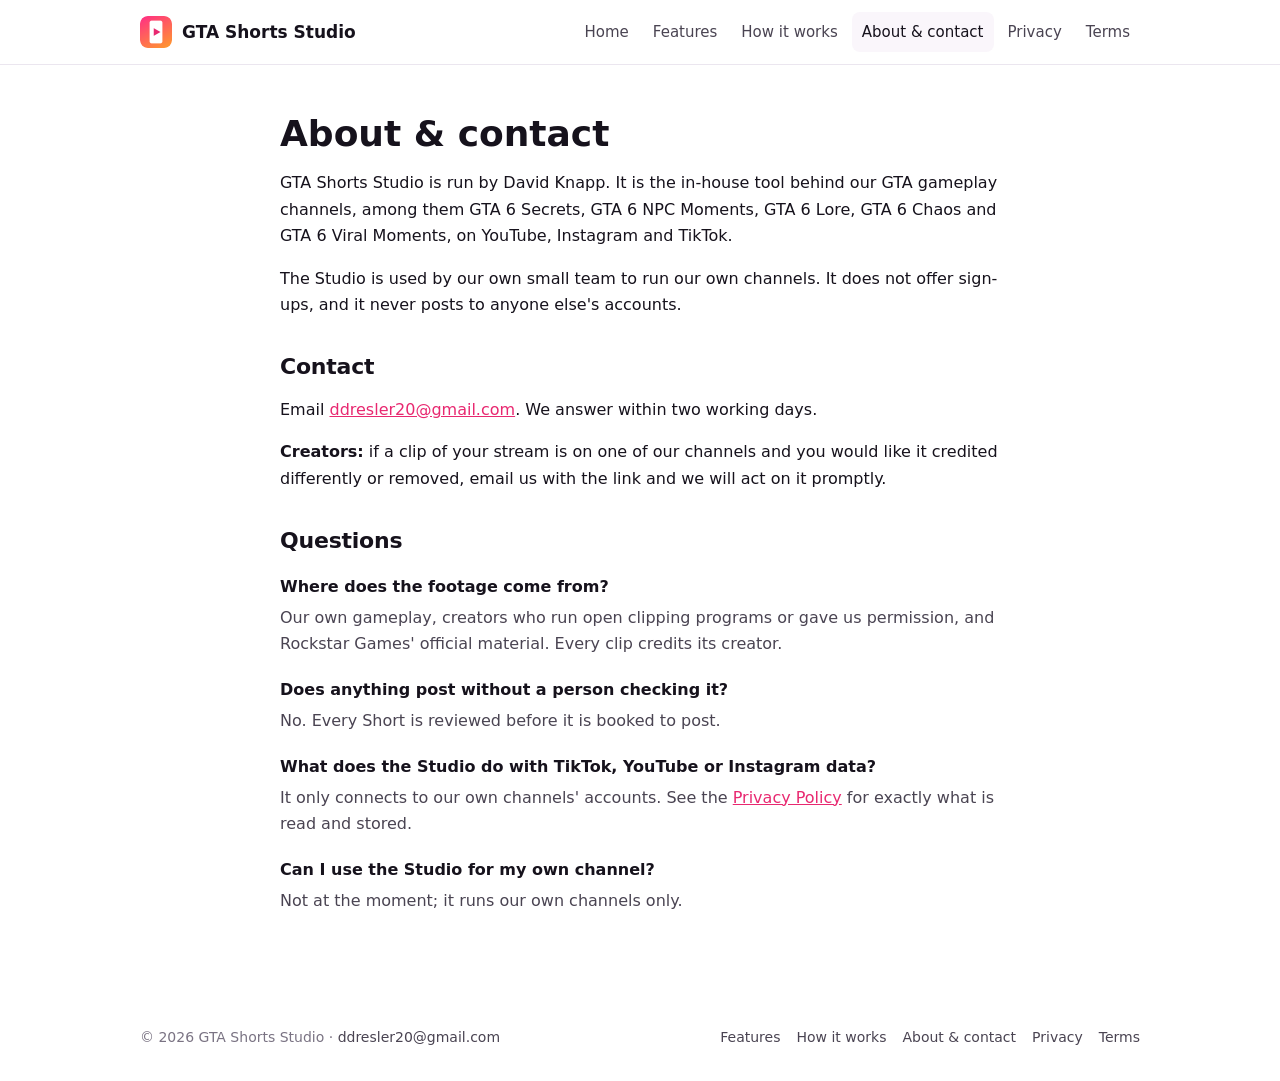
==== about.html @ 69d76c9b "A full website for GTA Shorts Studio: features, how it works, about and contact, updated privacy and" ====
<!doctype html>
<html lang="en"><head><meta charset="utf-8"><meta name="viewport" content="width=device-width,initial-scale=1">
<title>About & contact – GTA Shorts Studio</title>
<meta name="description" content="About GTA Shorts Studio, who runs it, frequently asked questions and how to get in touch.">
<link rel="icon" href="favicon.ico" sizes="any">
<link rel="icon" type="image/png" sizes="32x32" href="assets/favicon-32.png">
<link rel="apple-touch-icon" href="assets/apple-touch-icon.png">
<meta property="og:title" content="About & contact – GTA Shorts Studio"><meta property="og:description" content="About GTA Shorts Studio, who runs it, frequently asked questions and how to get in touch."><meta property="og:image" content="assets/icon-512.png">
<link rel="stylesheet" href="style.css">
</head><body>
<header class="site"><div class="wrap"><a class="brand" href="index.html"><img src="assets/icon-512.png" alt="">GTA Shorts Studio</a><nav class="main" aria-label="Main"><a href="index.html">Home</a><a href="features.html">Features</a><a href="how-it-works.html">How it works</a><a href="about.html" aria-current=page>About & contact</a><a href="privacy.html">Privacy</a><a href="terms.html">Terms</a></nav></div></header>
<main>

<div class="doc">
<h1>About &amp; contact</h1>
<p>GTA Shorts Studio is run by David Knapp. It is the in-house tool behind our GTA gameplay channels, among them GTA 6 Secrets, GTA 6 NPC Moments, GTA 6 Lore, GTA 6 Chaos and GTA 6 Viral Moments, on YouTube, Instagram and TikTok.</p>
<p>The Studio is used by our own small team to run our own channels. It does not offer sign-ups, and it never posts to anyone else's accounts.</p>
<h2>Contact</h2>
<p>Email <a href="mailto:ddresler20@gmail.com">ddresler20@gmail.com</a>. We answer within two working days.</p>
<p><strong>Creators:</strong> if a clip of your stream is on one of our channels and you would like it credited differently or removed, email us with the link and we will act on it promptly.</p>
<h2>Questions</h2>
<dl class="faq">
<dt>Where does the footage come from?</dt><dd>Our own gameplay, creators who run open clipping programs or gave us permission, and Rockstar Games' official material. Every clip credits its creator.</dd>
<dt>Does anything post without a person checking it?</dt><dd>No. Every Short is reviewed before it is booked to post.</dd>
<dt>What does the Studio do with TikTok, YouTube or Instagram data?</dt><dd>It only connects to our own channels' accounts. See the <a href="privacy.html">Privacy Policy</a> for exactly what is read and stored.</dd>
<dt>Can I use the Studio for my own channel?</dt><dd>Not at the moment; it runs our own channels only.</dd>
</dl>
</div>

</main>
<footer class="site"><div class="wrap"><span>© 2026 GTA Shorts Studio · <a href="mailto:ddresler20@gmail.com">ddresler20@gmail.com</a></span><nav aria-label="Footer"><a href="features.html">Features</a><a href="how-it-works.html">How it works</a><a href="about.html">About & contact</a><a href="privacy.html">Privacy</a><a href="terms.html">Terms</a></nav></div></footer>
</body></html>
---- style.css ----
:root{--ink:#16121c;--ink-2:#4a4452;--ink-3:#7a7383;--line:#ebe6ef;--bg:#fff;--soft:#faf6fb;--pink:#ff2e88;--amber:#ff9e2c;--accent:#e82870}
*{box-sizing:border-box}
html{-webkit-text-size-adjust:100%}
body{margin:0;font:16px/1.65 system-ui,-apple-system,"Segoe UI",Roboto,sans-serif;color:var(--ink);background:var(--bg)}
a{color:var(--accent)}
.wrap{max-width:1040px;margin:0 auto;padding:0 20px}
header.site{border-bottom:1px solid var(--line);background:#fff;position:sticky;top:0;z-index:5}
header.site .wrap{display:flex;align-items:center;gap:16px;min-height:64px;flex-wrap:wrap}
.brand{display:flex;align-items:center;gap:10px;font-weight:700;color:var(--ink);text-decoration:none;font-size:17px}
.brand img{width:32px;height:32px;border-radius:8px}
nav.main{margin-left:auto;display:flex;gap:4px;flex-wrap:wrap}
nav.main a{color:var(--ink-2);text-decoration:none;padding:8px 10px;border-radius:8px;font-size:15px}
nav.main a:hover,nav.main a[aria-current=page]{color:var(--ink);background:var(--soft)}
.hero{padding:72px 0 56px;background:linear-gradient(160deg,#fff 0%,#fff3f8 60%,#fff6ea 100%);border-bottom:1px solid var(--line)}
.hero .wrap{display:grid;grid-template-columns:1.3fr 1fr;gap:40px;align-items:center}
.hero h1{font-size:clamp(32px,5vw,48px);line-height:1.1;margin:0 0 16px;letter-spacing:-.02em}
.hero p.lead{font-size:19px;color:var(--ink-2);margin:0 0 24px}
.hero img.mark{width:100%;max-width:300px;justify-self:center;border-radius:22%;box-shadow:0 24px 60px -20px rgba(232,40,112,.45)}
.btn{display:inline-block;padding:12px 20px;border-radius:10px;background:linear-gradient(120deg,var(--pink),var(--amber));color:#fff;font-weight:600;text-decoration:none}
.btn.ghost{background:none;color:var(--ink);border:1px solid var(--line);margin-left:8px}
section.block{padding:56px 0;border-bottom:1px solid var(--line)}
section.block.alt{background:var(--soft)}
h2{font-size:28px;line-height:1.2;margin:0 0 12px;letter-spacing:-.01em}
h3{font-size:18px;margin:0 0 6px}
p.sub{color:var(--ink-2);margin:0 0 28px;max-width:680px}
.grid{display:grid;grid-template-columns:repeat(3,minmax(0,1fr));gap:16px}
.card{background:#fff;border:1px solid var(--line);border-radius:14px;padding:20px}
.card p{margin:0;color:var(--ink-2);font-size:15px}
.num{display:inline-grid;place-items:center;width:28px;height:28px;border-radius:50%;background:var(--accent);color:#fff;font-weight:700;font-size:14px;margin-bottom:10px}
ol.steps{list-style:none;padding:0;margin:0;display:grid;gap:16px}
ol.steps li{display:grid;grid-template-columns:40px 1fr;gap:12px;background:#fff;border:1px solid var(--line);border-radius:14px;padding:18px}
ol.steps li p{margin:0;color:var(--ink-2)}
.doc{max-width:760px;padding:48px 20px 64px;margin:0 auto}
.doc h1{font-size:36px;line-height:1.15;margin:0 0 8px}
.doc h2{font-size:22px;margin:36px 0 8px}
.doc .date{color:var(--ink-3);margin:0 0 24px}
code{background:#f3eef5;padding:1px 5px;border-radius:4px;font-size:.92em}
dl.faq dt{font-weight:600;margin-top:20px}
dl.faq dd{margin:4px 0 0;color:var(--ink-2)}
footer.site{padding:32px 0;color:var(--ink-3);font-size:14px}
footer.site .wrap{display:flex;gap:16px;flex-wrap:wrap;align-items:center}
footer.site nav{margin-left:auto;display:flex;gap:16px;flex-wrap:wrap}
footer.site a{color:var(--ink-2);text-decoration:none}
@media (max-width:760px){.hero .wrap{grid-template-columns:1fr}.hero img.mark{max-width:160px;order:-1;justify-self:start}.grid{grid-template-columns:1fr}nav.main{margin-left:0;width:100%}.btn.ghost{margin:8px 0 0}}
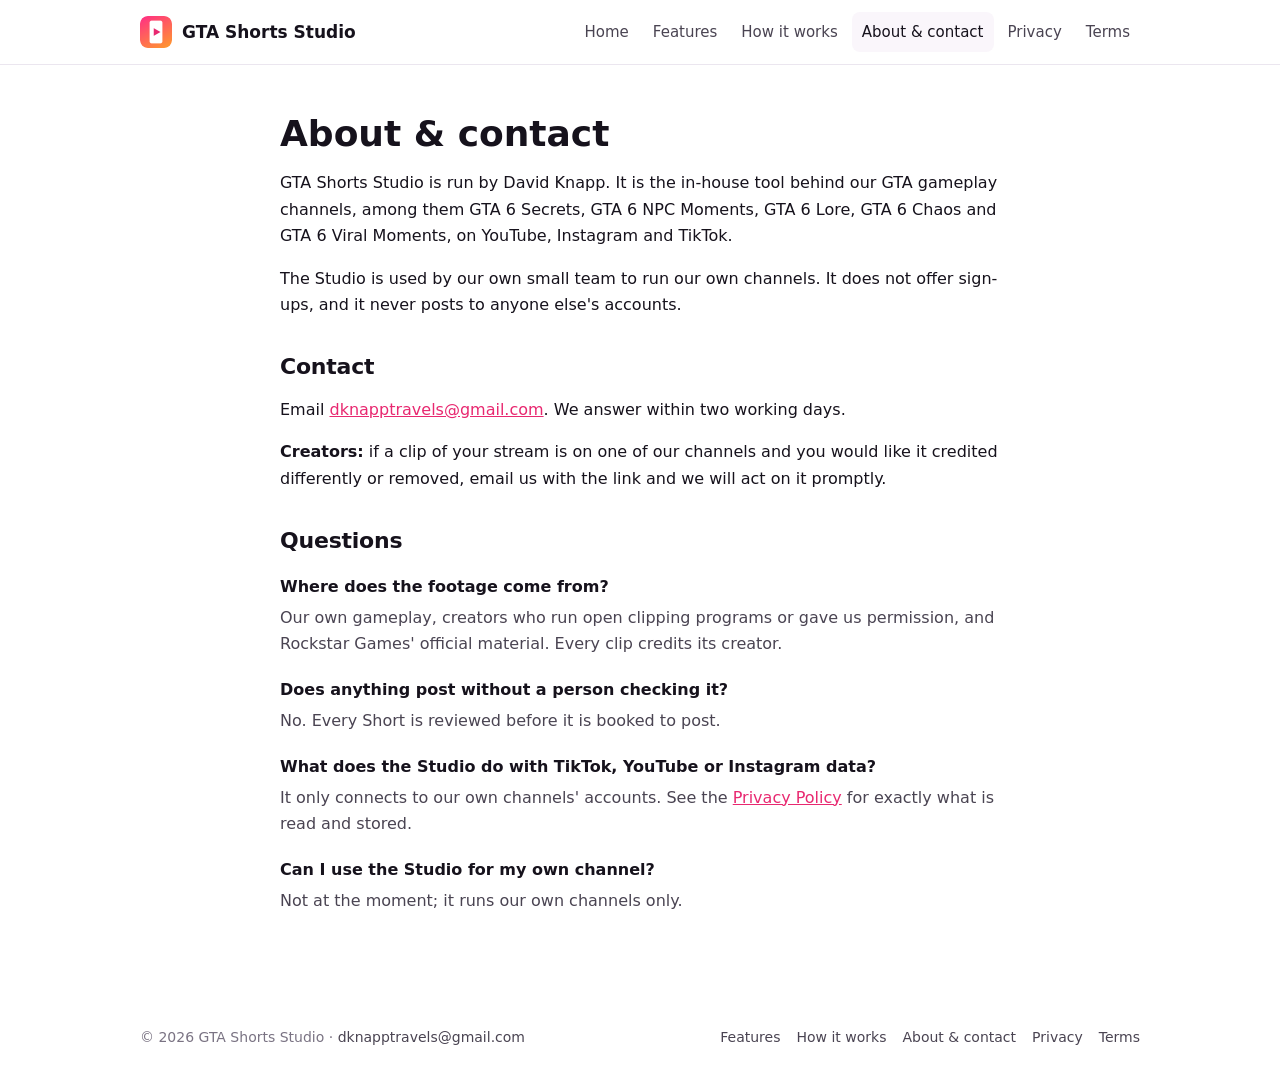
==== commit 9e35907e: "The contact email is dknapptravels@gmail.com on every page. Co-Authored-By: Claude Opus 5.5 <noreply" ====
--- a/about.html
+++ b/about.html
@@ -16,7 +16,7 @@
 <p>GTA Shorts Studio is run by David Knapp. It is the in-house tool behind our GTA gameplay channels, among them GTA 6 Secrets, GTA 6 NPC Moments, GTA 6 Lore, GTA 6 Chaos and GTA 6 Viral Moments, on YouTube, Instagram and TikTok.</p>
 <p>The Studio is used by our own small team to run our own channels. It does not offer sign-ups, and it never posts to anyone else's accounts.</p>
 <h2>Contact</h2>
-<p>Email <a href="mailto:ddresler20@gmail.com">ddresler20@gmail.com</a>. We answer within two working days.</p>
+<p>Email <a href="mailto:dknapptravels@gmail.com">dknapptravels@gmail.com</a>. We answer within two working days.</p>
 <p><strong>Creators:</strong> if a clip of your stream is on one of our channels and you would like it credited differently or removed, email us with the link and we will act on it promptly.</p>
 <h2>Questions</h2>
 <dl class="faq">
@@ -28,5 +28,5 @@
 </div>
 
 </main>
-<footer class="site"><div class="wrap"><span>© 2026 GTA Shorts Studio · <a href="mailto:ddresler20@gmail.com">ddresler20@gmail.com</a></span><nav aria-label="Footer"><a href="features.html">Features</a><a href="how-it-works.html">How it works</a><a href="about.html">About & contact</a><a href="privacy.html">Privacy</a><a href="terms.html">Terms</a></nav></div></footer>
+<footer class="site"><div class="wrap"><span>© 2026 GTA Shorts Studio · <a href="mailto:dknapptravels@gmail.com">dknapptravels@gmail.com</a></span><nav aria-label="Footer"><a href="features.html">Features</a><a href="how-it-works.html">How it works</a><a href="about.html">About & contact</a><a href="privacy.html">Privacy</a><a href="terms.html">Terms</a></nav></div></footer>
 </body></html>
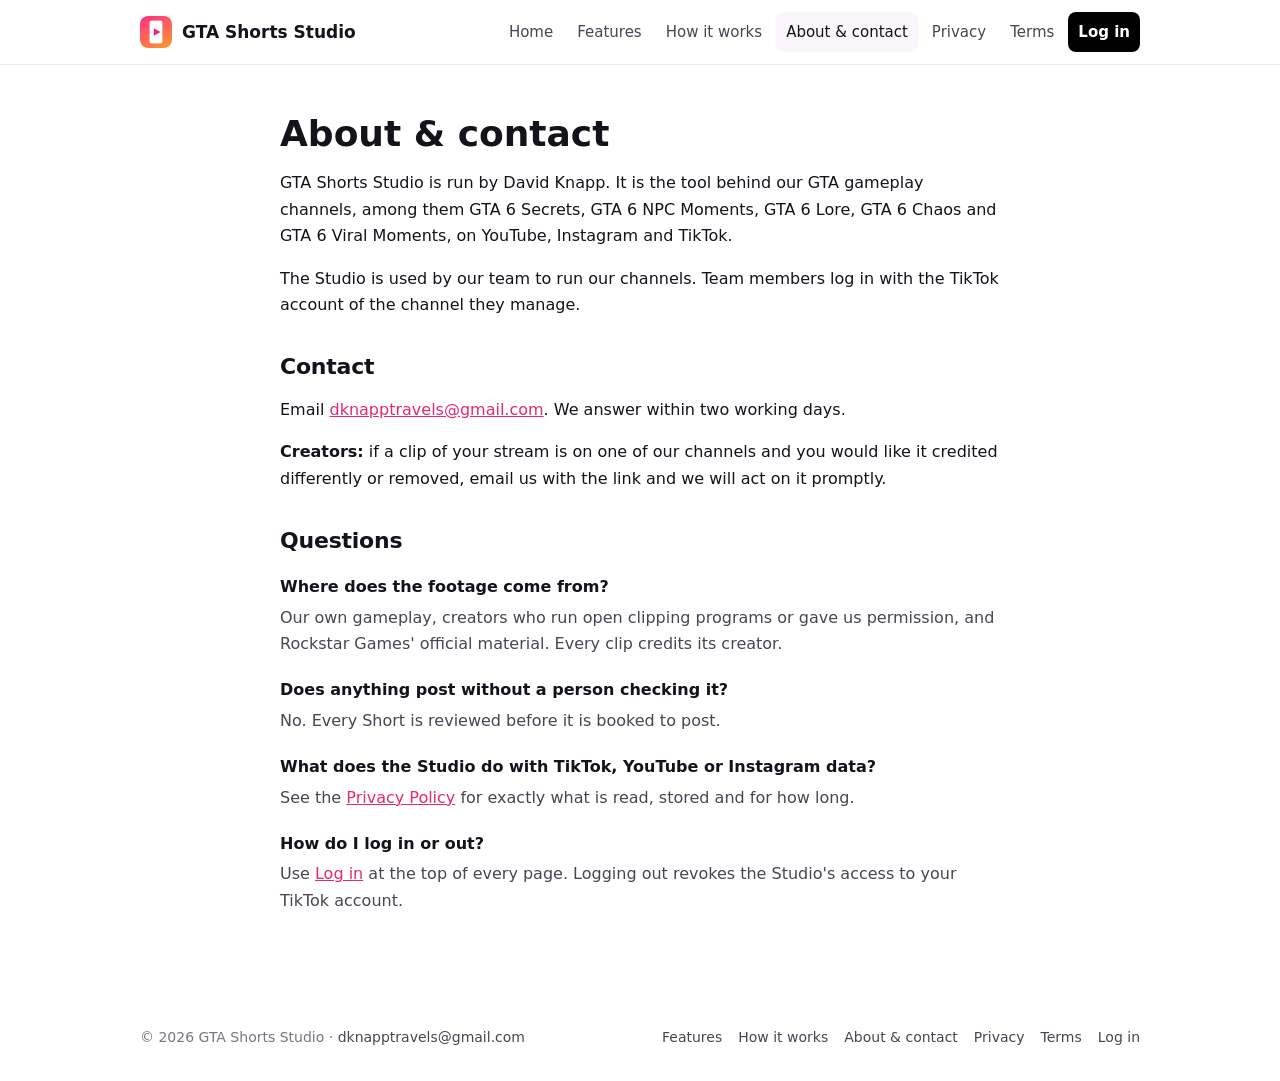
==== commit 90da1928: "Full privacy policy and terms of service, and a Log in with TikTok link on every page. Co-Authored-B" ====
--- a/about.html
+++ b/about.html
@@ -8,13 +8,13 @@
 <meta property="og:title" content="About & contact – GTA Shorts Studio"><meta property="og:description" content="About GTA Shorts Studio, who runs it, frequently asked questions and how to get in touch."><meta property="og:image" content="assets/icon-512.png">
 <link rel="stylesheet" href="style.css">
 </head><body>
-<header class="site"><div class="wrap"><a class="brand" href="index.html"><img src="assets/icon-512.png" alt="">GTA Shorts Studio</a><nav class="main" aria-label="Main"><a href="index.html">Home</a><a href="features.html">Features</a><a href="how-it-works.html">How it works</a><a href="about.html" aria-current=page>About & contact</a><a href="privacy.html">Privacy</a><a href="terms.html">Terms</a></nav></div></header>
+<header class="site"><div class="wrap"><a class="brand" href="index.html"><img src="assets/icon-512.png" alt="">GTA Shorts Studio</a><nav class="main" aria-label="Main"><a href="index.html">Home</a><a href="features.html">Features</a><a href="how-it-works.html">How it works</a><a href="about.html" aria-current=page>About & contact</a><a href="privacy.html">Privacy</a><a href="terms.html">Terms</a><a class="login" href="https://gta-shorts-studio-login.tradeskis26.workers.dev/login">Log in</a></nav></div></header>
 <main>
 
 <div class="doc">
 <h1>About &amp; contact</h1>
-<p>GTA Shorts Studio is run by David Knapp. It is the in-house tool behind our GTA gameplay channels, among them GTA 6 Secrets, GTA 6 NPC Moments, GTA 6 Lore, GTA 6 Chaos and GTA 6 Viral Moments, on YouTube, Instagram and TikTok.</p>
-<p>The Studio is used by our own small team to run our own channels. It does not offer sign-ups, and it never posts to anyone else's accounts.</p>
+<p>GTA Shorts Studio is run by David Knapp. It is the tool behind our GTA gameplay channels, among them GTA 6 Secrets, GTA 6 NPC Moments, GTA 6 Lore, GTA 6 Chaos and GTA 6 Viral Moments, on YouTube, Instagram and TikTok.</p>
+<p>The Studio is used by our team to run our channels. Team members log in with the TikTok account of the channel they manage.</p>
 <h2>Contact</h2>
 <p>Email <a href="mailto:dknapptravels@gmail.com">dknapptravels@gmail.com</a>. We answer within two working days.</p>
 <p><strong>Creators:</strong> if a clip of your stream is on one of our channels and you would like it credited differently or removed, email us with the link and we will act on it promptly.</p>
@@ -22,11 +22,11 @@
 <dl class="faq">
 <dt>Where does the footage come from?</dt><dd>Our own gameplay, creators who run open clipping programs or gave us permission, and Rockstar Games' official material. Every clip credits its creator.</dd>
 <dt>Does anything post without a person checking it?</dt><dd>No. Every Short is reviewed before it is booked to post.</dd>
-<dt>What does the Studio do with TikTok, YouTube or Instagram data?</dt><dd>It only connects to our own channels' accounts. See the <a href="privacy.html">Privacy Policy</a> for exactly what is read and stored.</dd>
-<dt>Can I use the Studio for my own channel?</dt><dd>Not at the moment; it runs our own channels only.</dd>
+<dt>What does the Studio do with TikTok, YouTube or Instagram data?</dt><dd>See the <a href="privacy.html">Privacy Policy</a> for exactly what is read, stored and for how long.</dd>
+<dt>How do I log in or out?</dt><dd>Use <a href="https://gta-shorts-studio-login.tradeskis26.workers.dev/login">Log in</a> at the top of every page. Logging out revokes the Studio's access to your TikTok account.</dd>
 </dl>
 </div>
 
 </main>
-<footer class="site"><div class="wrap"><span>© 2026 GTA Shorts Studio · <a href="mailto:dknapptravels@gmail.com">dknapptravels@gmail.com</a></span><nav aria-label="Footer"><a href="features.html">Features</a><a href="how-it-works.html">How it works</a><a href="about.html">About & contact</a><a href="privacy.html">Privacy</a><a href="terms.html">Terms</a></nav></div></footer>
+<footer class="site"><div class="wrap"><span>© 2026 GTA Shorts Studio · <a href="mailto:dknapptravels@gmail.com">dknapptravels@gmail.com</a></span><nav aria-label="Footer"><a href="features.html">Features</a><a href="how-it-works.html">How it works</a><a href="about.html">About & contact</a><a href="privacy.html">Privacy</a><a href="terms.html">Terms</a><a href="https://gta-shorts-studio-login.tradeskis26.workers.dev/login">Log in</a></nav></div></footer>
 </body></html>
--- a/style.css
+++ b/style.css
@@ -42,3 +42,6 @@
 footer.site nav{margin-left:auto;display:flex;gap:16px;flex-wrap:wrap}
 footer.site a{color:var(--ink-2);text-decoration:none}
 @media (max-width:760px){.hero .wrap{grid-template-columns:1fr}.hero img.mark{max-width:160px;order:-1;justify-self:start}.grid{grid-template-columns:1fr}nav.main{margin-left:0;width:100%}.btn.ghost{margin:8px 0 0}}
+
+nav.main a.login{background:#000;color:#fff;font-weight:600}
+nav.main a.login:hover{background:#222;color:#fff}
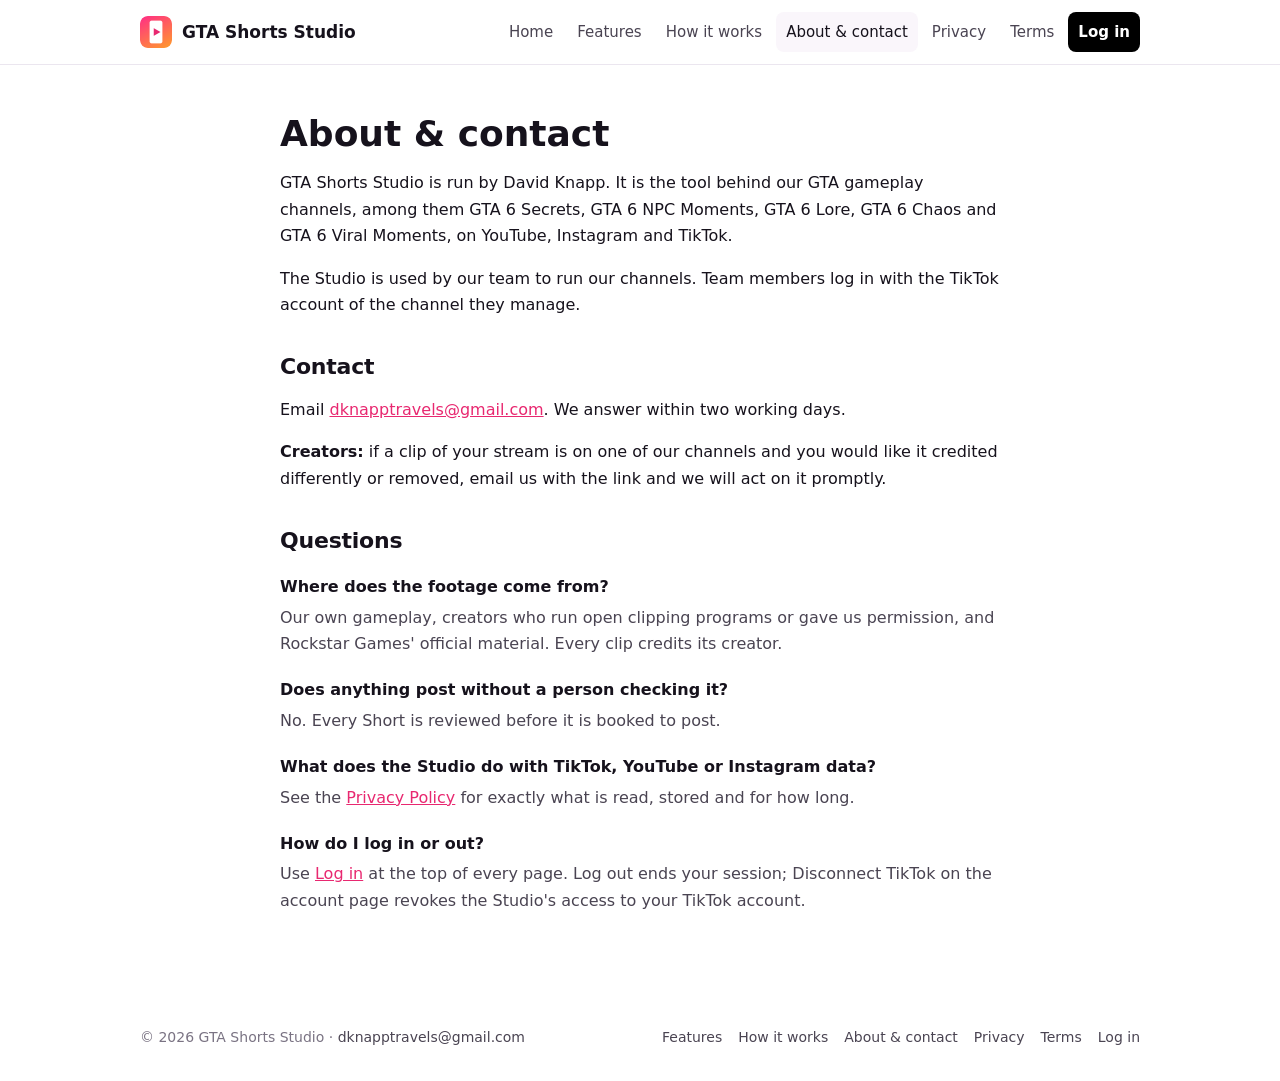
==== commit 722caa86: "Log out ends the session and Disconnect TikTok revokes access, on every page that explains it. Co-Au" ====
--- a/about.html
+++ b/about.html
@@ -23,7 +23,7 @@
 <dt>Where does the footage come from?</dt><dd>Our own gameplay, creators who run open clipping programs or gave us permission, and Rockstar Games' official material. Every clip credits its creator.</dd>
 <dt>Does anything post without a person checking it?</dt><dd>No. Every Short is reviewed before it is booked to post.</dd>
 <dt>What does the Studio do with TikTok, YouTube or Instagram data?</dt><dd>See the <a href="privacy.html">Privacy Policy</a> for exactly what is read, stored and for how long.</dd>
-<dt>How do I log in or out?</dt><dd>Use <a href="https://gta-shorts-studio-login.tradeskis26.workers.dev/login">Log in</a> at the top of every page. Logging out revokes the Studio's access to your TikTok account.</dd>
+<dt>How do I log in or out?</dt><dd>Use <a href="https://gta-shorts-studio-login.tradeskis26.workers.dev/login">Log in</a> at the top of every page. Log out ends your session; Disconnect TikTok on the account page revokes the Studio's access to your TikTok account.</dd>
 </dl>
 </div>
 
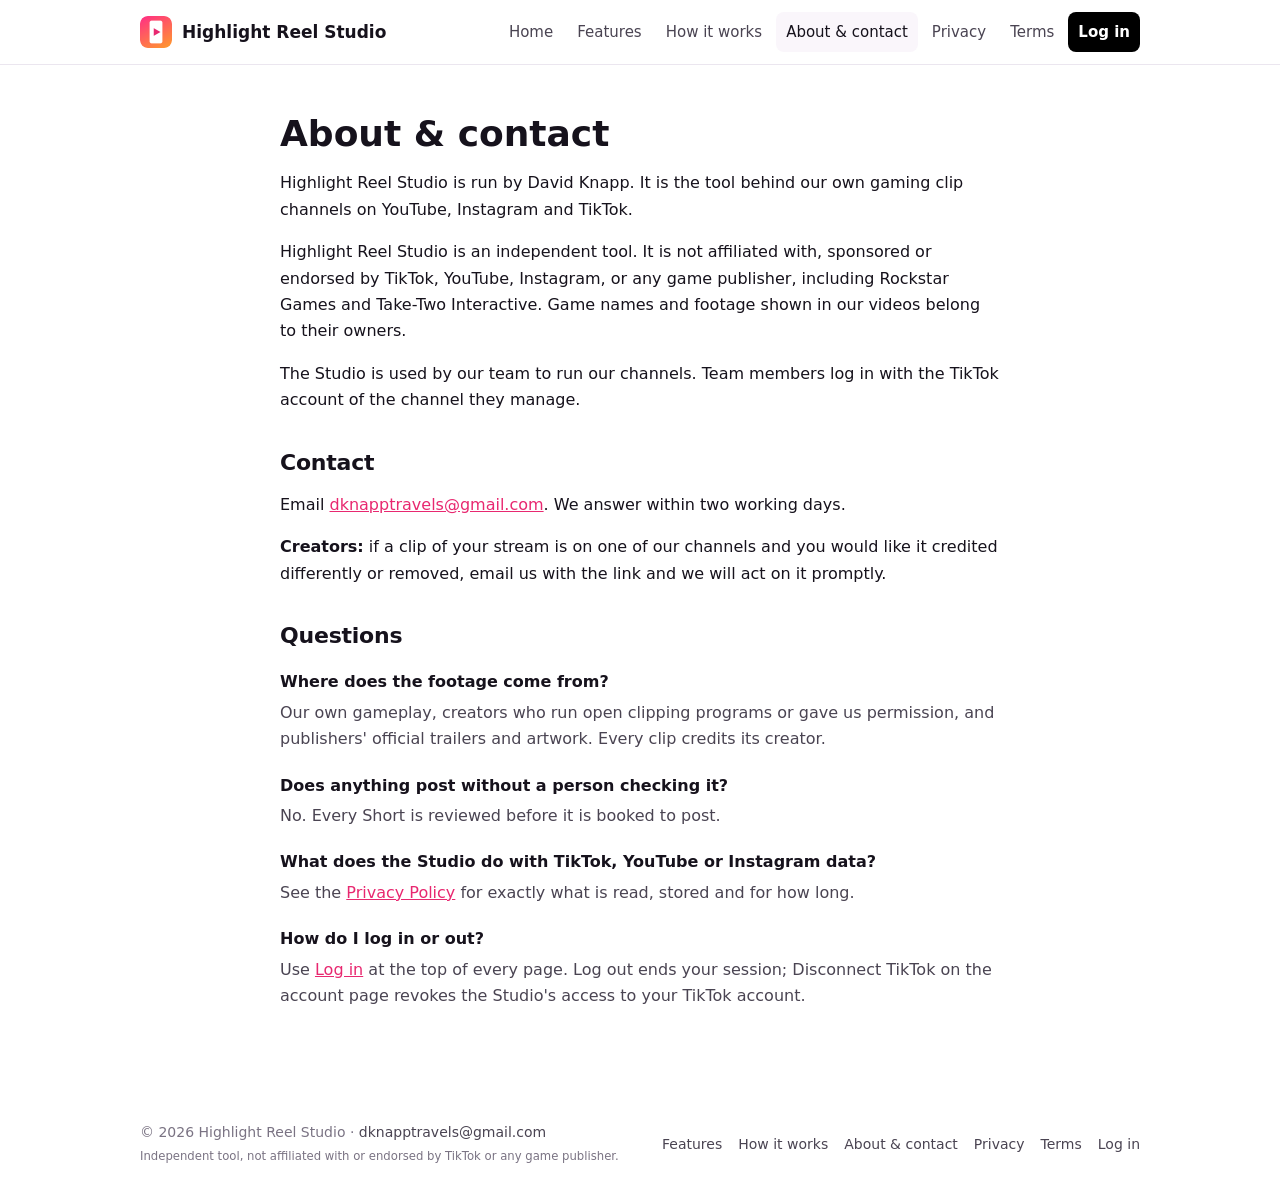
==== commit 381dc067: "Renamed to Highlight Reel Studio, with no game trademark in the name and a not-affiliated notice on " ====
--- a/about.html
+++ b/about.html
@@ -1,32 +1,33 @@
 <!doctype html>
 <html lang="en"><head><meta charset="utf-8"><meta name="viewport" content="width=device-width,initial-scale=1">
-<title>About & contact – GTA Shorts Studio</title>
-<meta name="description" content="About GTA Shorts Studio, who runs it, frequently asked questions and how to get in touch.">
+<title>About & contact – Highlight Reel Studio</title>
+<meta name="description" content="About Highlight Reel Studio, who runs it, frequently asked questions and how to get in touch.">
 <link rel="icon" href="favicon.ico" sizes="any">
 <link rel="icon" type="image/png" sizes="32x32" href="assets/favicon-32.png">
 <link rel="apple-touch-icon" href="assets/apple-touch-icon.png">
-<meta property="og:title" content="About & contact – GTA Shorts Studio"><meta property="og:description" content="About GTA Shorts Studio, who runs it, frequently asked questions and how to get in touch."><meta property="og:image" content="assets/icon-512.png">
+<meta property="og:title" content="About & contact – Highlight Reel Studio"><meta property="og:description" content="About Highlight Reel Studio, who runs it, frequently asked questions and how to get in touch."><meta property="og:image" content="assets/icon-512.png">
 <link rel="stylesheet" href="style.css">
 </head><body>
-<header class="site"><div class="wrap"><a class="brand" href="index.html"><img src="assets/icon-512.png" alt="">GTA Shorts Studio</a><nav class="main" aria-label="Main"><a href="index.html">Home</a><a href="features.html">Features</a><a href="how-it-works.html">How it works</a><a href="about.html" aria-current=page>About & contact</a><a href="privacy.html">Privacy</a><a href="terms.html">Terms</a><a class="login" href="https://gta-shorts-studio-login.tradeskis26.workers.dev/login">Log in</a></nav></div></header>
+<header class="site"><div class="wrap"><a class="brand" href="index.html"><img src="assets/icon-512.png" alt="">Highlight Reel Studio</a><nav class="main" aria-label="Main"><a href="index.html">Home</a><a href="features.html">Features</a><a href="how-it-works.html">How it works</a><a href="about.html" aria-current=page>About & contact</a><a href="privacy.html">Privacy</a><a href="terms.html">Terms</a><a class="login" href="https://highlight-reel-studio-login.tradeskis26.workers.dev/login">Log in</a></nav></div></header>
 <main>
 
 <div class="doc">
 <h1>About &amp; contact</h1>
-<p>GTA Shorts Studio is run by David Knapp. It is the tool behind our GTA gameplay channels, among them GTA 6 Secrets, GTA 6 NPC Moments, GTA 6 Lore, GTA 6 Chaos and GTA 6 Viral Moments, on YouTube, Instagram and TikTok.</p>
+<p>Highlight Reel Studio is run by David Knapp. It is the tool behind our own gaming clip channels on YouTube, Instagram and TikTok.</p>
+<p>Highlight Reel Studio is an independent tool. It is not affiliated with, sponsored or endorsed by TikTok, YouTube, Instagram, or any game publisher, including Rockstar Games and Take-Two Interactive. Game names and footage shown in our videos belong to their owners.</p>
 <p>The Studio is used by our team to run our channels. Team members log in with the TikTok account of the channel they manage.</p>
 <h2>Contact</h2>
 <p>Email <a href="mailto:dknapptravels@gmail.com">dknapptravels@gmail.com</a>. We answer within two working days.</p>
 <p><strong>Creators:</strong> if a clip of your stream is on one of our channels and you would like it credited differently or removed, email us with the link and we will act on it promptly.</p>
 <h2>Questions</h2>
 <dl class="faq">
-<dt>Where does the footage come from?</dt><dd>Our own gameplay, creators who run open clipping programs or gave us permission, and Rockstar Games' official material. Every clip credits its creator.</dd>
+<dt>Where does the footage come from?</dt><dd>Our own gameplay, creators who run open clipping programs or gave us permission, and publishers' official trailers and artwork. Every clip credits its creator.</dd>
 <dt>Does anything post without a person checking it?</dt><dd>No. Every Short is reviewed before it is booked to post.</dd>
 <dt>What does the Studio do with TikTok, YouTube or Instagram data?</dt><dd>See the <a href="privacy.html">Privacy Policy</a> for exactly what is read, stored and for how long.</dd>
-<dt>How do I log in or out?</dt><dd>Use <a href="https://gta-shorts-studio-login.tradeskis26.workers.dev/login">Log in</a> at the top of every page. Log out ends your session; Disconnect TikTok on the account page revokes the Studio's access to your TikTok account.</dd>
+<dt>How do I log in or out?</dt><dd>Use <a href="https://highlight-reel-studio-login.tradeskis26.workers.dev/login">Log in</a> at the top of every page. Log out ends your session; Disconnect TikTok on the account page revokes the Studio's access to your TikTok account.</dd>
 </dl>
 </div>
 
 </main>
-<footer class="site"><div class="wrap"><span>© 2026 GTA Shorts Studio · <a href="mailto:dknapptravels@gmail.com">dknapptravels@gmail.com</a></span><nav aria-label="Footer"><a href="features.html">Features</a><a href="how-it-works.html">How it works</a><a href="about.html">About & contact</a><a href="privacy.html">Privacy</a><a href="terms.html">Terms</a><a href="https://gta-shorts-studio-login.tradeskis26.workers.dev/login">Log in</a></nav></div></footer>
+<footer class="site"><div class="wrap"><span>© 2026 Highlight Reel Studio · <a href="mailto:dknapptravels@gmail.com">dknapptravels@gmail.com</a><br><small>Independent tool, not affiliated with or endorsed by TikTok or any game publisher.</small></span><nav aria-label="Footer"><a href="features.html">Features</a><a href="how-it-works.html">How it works</a><a href="about.html">About & contact</a><a href="privacy.html">Privacy</a><a href="terms.html">Terms</a><a href="https://highlight-reel-studio-login.tradeskis26.workers.dev/login">Log in</a></nav></div></footer>
 </body></html>
